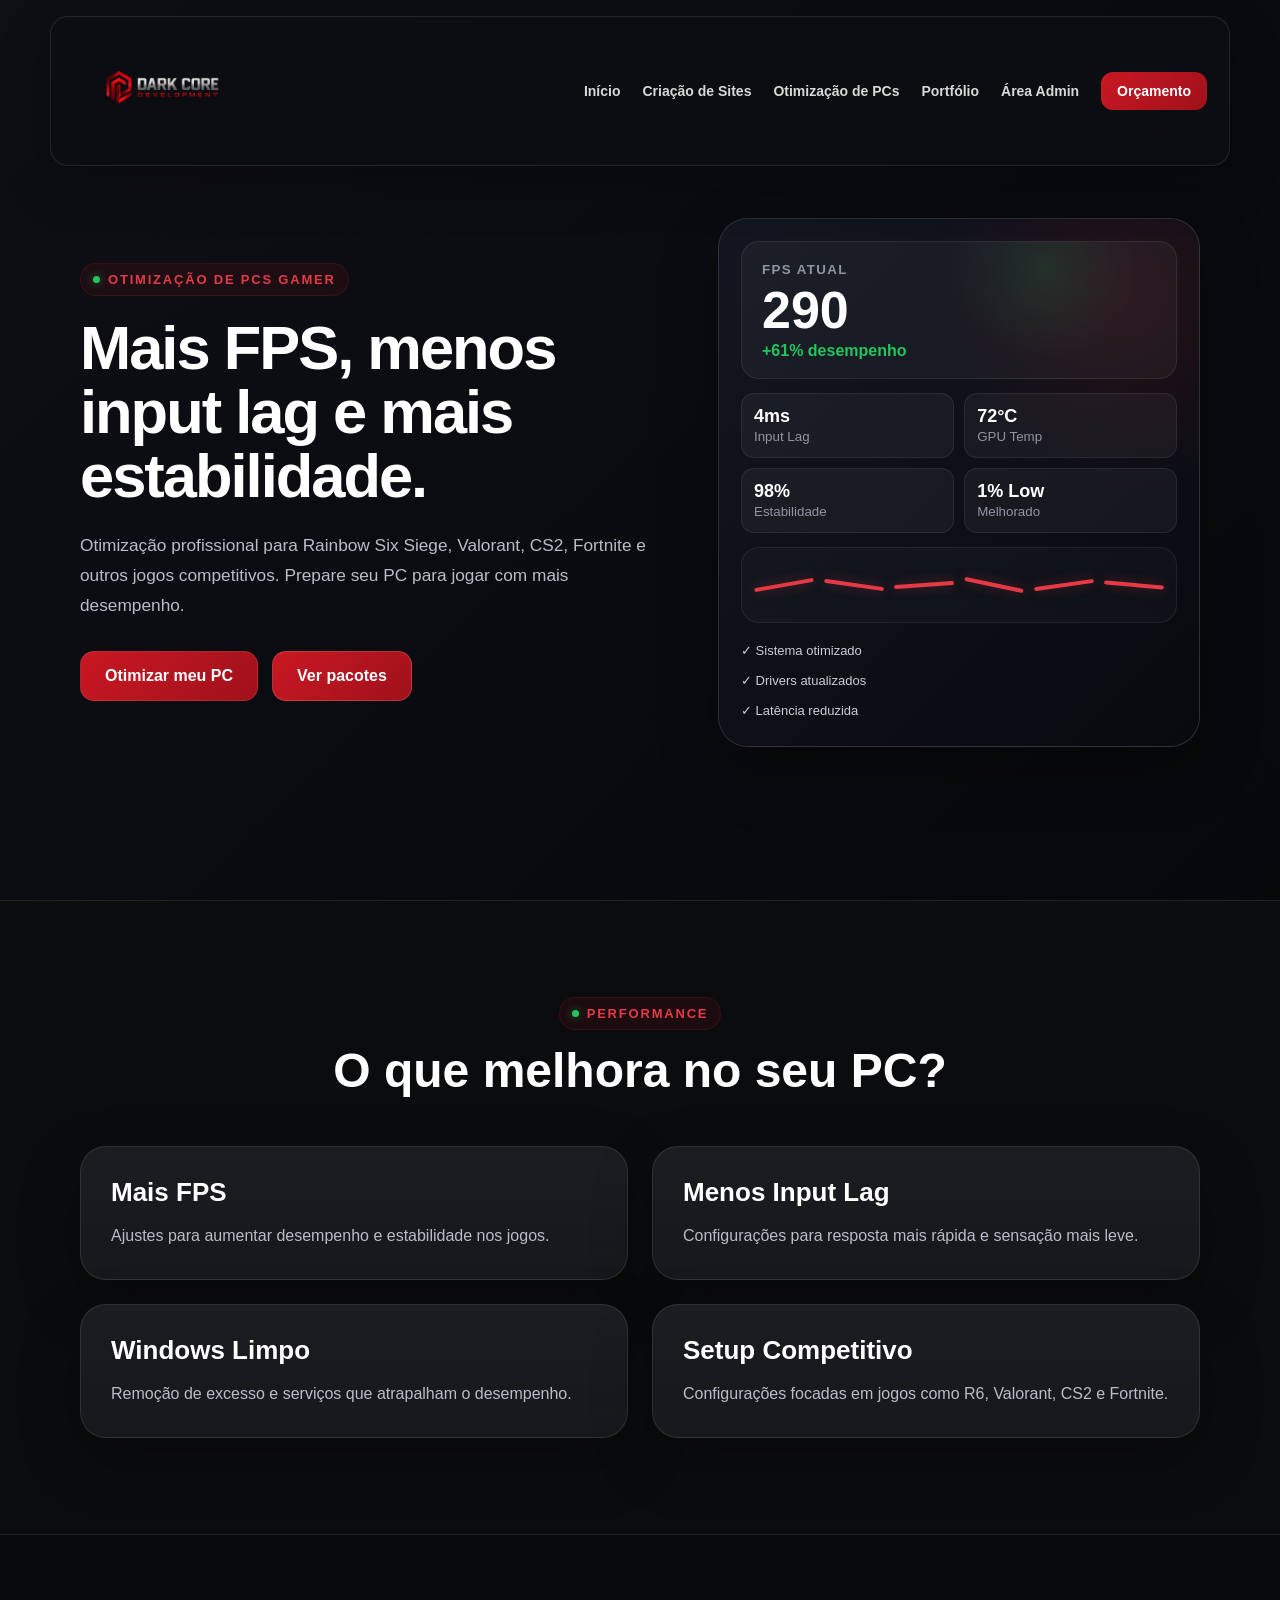
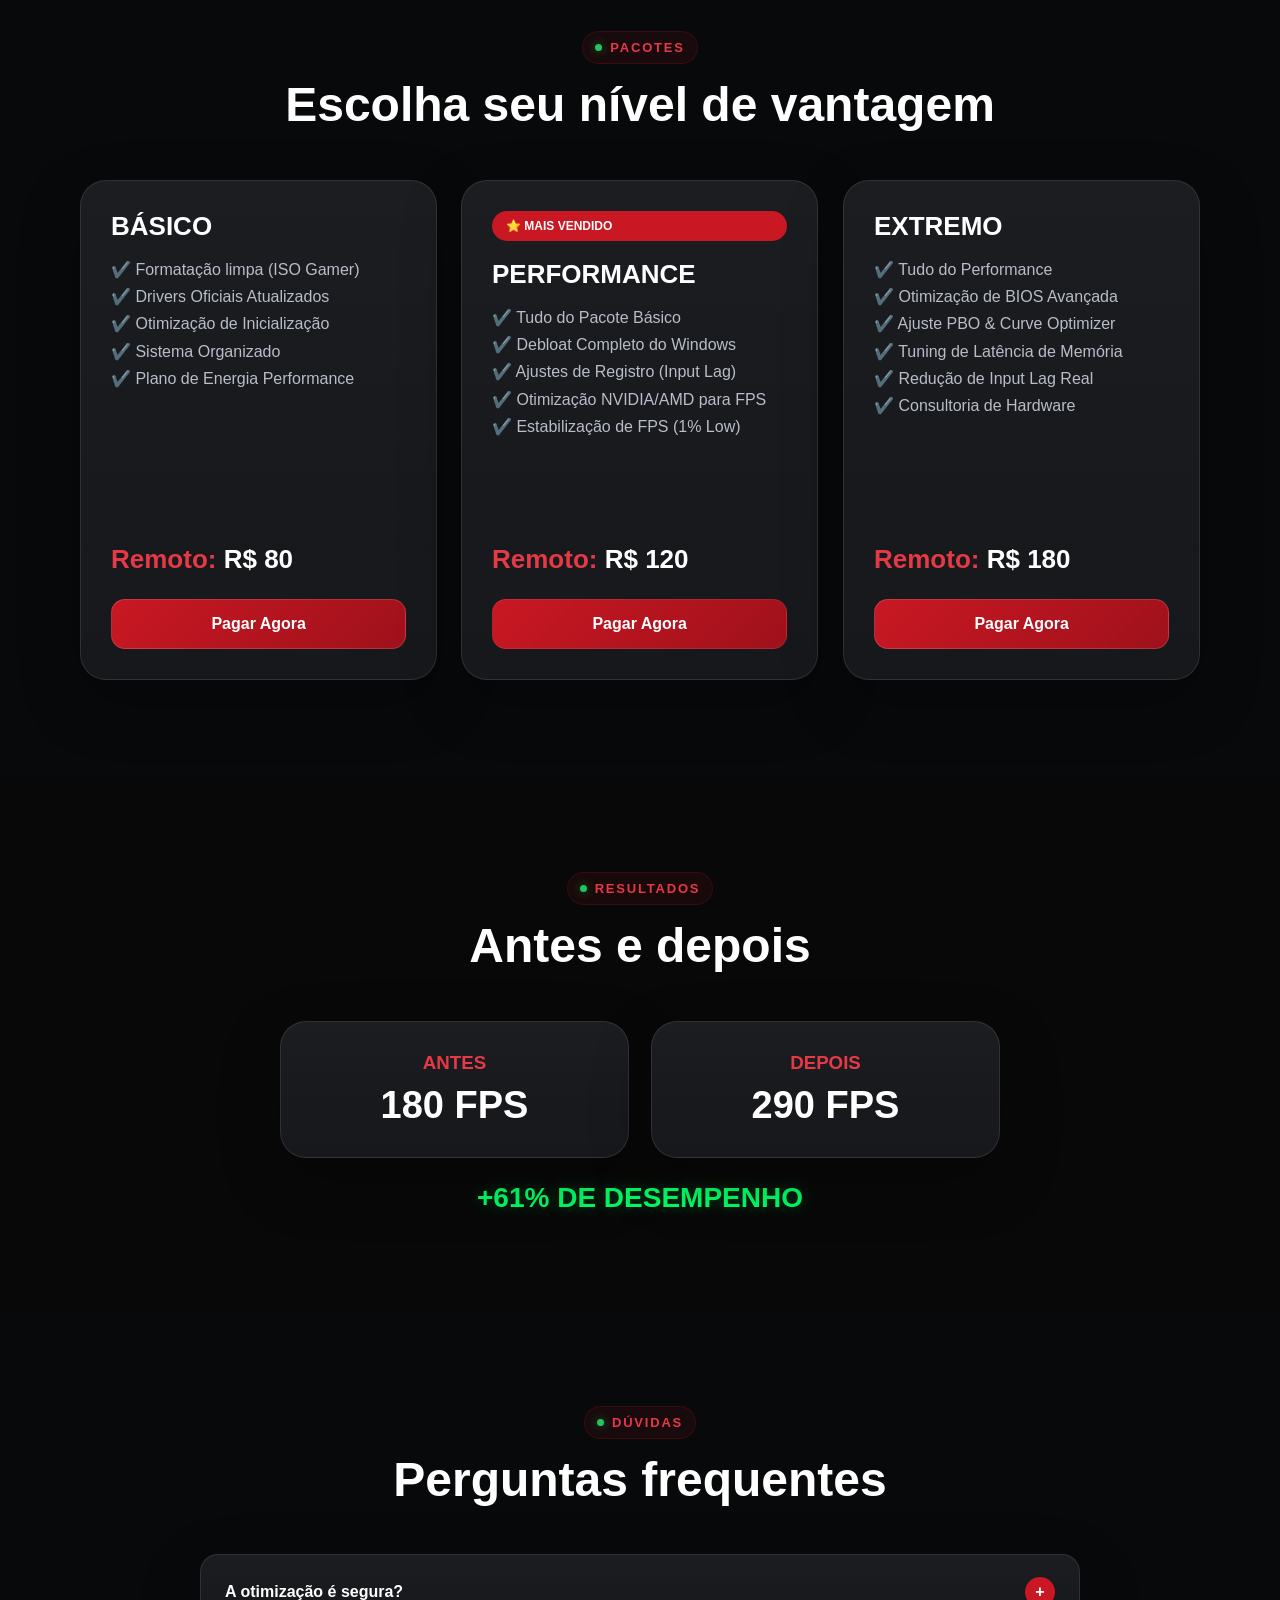
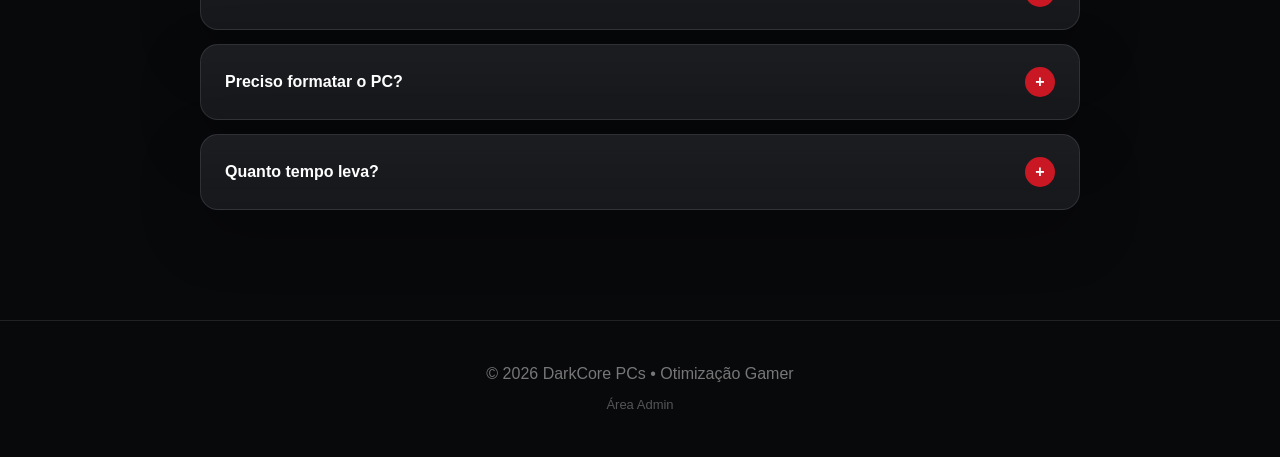
==== pcs.html @ c9be27bf "Add files via upload" ====
<!DOCTYPE html>
<html lang="pt-BR">
<head>
<meta charset="UTF-8">
<meta name="viewport" content="width=device-width, initial-scale=1.0">
<link rel="stylesheet" href="style.css">
<title>DarkCore PCs | Otimização Gamer</title>
<meta name="description" content="Otimização profissional para PCs Gamer. Mais FPS, menos input lag e melhor desempenho em jogos competitivos.">
</head>
<body class="pcs-page">

<div class="page-loader">
    <img src="logo.png" alt="DarkCore" class="loader-logo">
    <span>Carregando DarkCore...</span>
</div>

<div class="scroll-progress"></div>
<nav class="top-nav">
    <div class="nav-logo">
        <img src="logo.png" alt="DarkCore">
    </div>

    <button class="mobile-menu-btn" type="button" aria-label="Abrir menu">☰</button>

    <div class="nav-links">
        <a href="index.html">Início</a>
        <a href="sites.html">Criação de Sites</a>
        <a href="pcs.html">Otimização de PCs</a>
        <a href="portfolio.html">Portfólio</a>
        <a href="login.html">Área Admin</a>
        <a class="nav-cta" href="https://wa.me/5547992235543?text=Olá!%20vim%20pelo%20site%20da%20DarkCore%20e%20quero%20um%20orçamento.">Orçamento</a>
    </div>
</nav>

<header class="hero">
    <div class="container hero-grid">
        <div class="hero-content">
            <span class="kicker">OTIMIZAÇÃO DE PCS GAMER</span>
            <h1>Mais FPS, menos input lag e mais estabilidade.</h1>
            <p class="subtitle">
                Otimização profissional para Rainbow Six Siege, Valorant, CS2, Fortnite e outros jogos competitivos.
                Prepare seu PC para jogar com mais desempenho.
            </p>

            <div class="btn-row">
                <a class="btn" target="_blank" rel="noopener noreferrer"
                   href="https://wa.me/5547992235543?text=Olá!%20vi%20a%20página%20de%20otimização%20da%20DarkCore%20e%20quero%20otimizar%20meu%20PC.">Otimizar meu PC</a>
                <a class="btn btn-alt" href="#pacotes">Ver pacotes</a>
            </div>
        </div>

        
<div class="hero-card pc-mockup-card">
    <div class="browser-top">
        <span></span><span></span><span></span>
        <small>DarkCore Performance Monitor</small>
    </div>

    <div class="performance-mockup">
        <div class="fps-box">
            <small>FPS ATUAL</small>
            <strong>290</strong>
            <p>+61% desempenho</p>
        </div>

        <div class="perf-grid">
            <div><b>4ms</b><small>Input Lag</small></div>
            <div><b>72°C</b><small>GPU Temp</small></div>
            <div><b>98%</b><small>Estabilidade</small></div>
            <div><b>1% Low</b><small>Melhorado</small></div>
        </div>

        <div class="line-chart">
            <i></i><i></i><i></i><i></i><i></i><i></i>
        </div>

        <div class="status-lines">
            <p>✓ Sistema otimizado</p>
            <p>✓ Drivers atualizados</p>
            <p>✓ Latência reduzida</p>
        </div>
    </div>
</div>

    </div>
</header>

<section class="section features-dark">
    <div class="container">
        <div class="section-title reveal">
            <span class="kicker">PERFORMANCE</span>
            <h2>O que melhora no seu PC?</h2>
        </div>

        <div class="feature-grid">
            <div class="feature-card"><h3>Mais FPS</h3><p>Ajustes para aumentar desempenho e estabilidade nos jogos.</p></div>
            <div class="feature-card"><h3>Menos Input Lag</h3><p>Configurações para resposta mais rápida e sensação mais leve.</p></div>
            <div class="feature-card"><h3>Windows Limpo</h3><p>Remoção de excesso e serviços que atrapalham o desempenho.</p></div>
            <div class="feature-card"><h3>Setup Competitivo</h3><p>Configurações focadas em jogos como R6, Valorant, CS2 e Fortnite.</p></div>
        </div>
    </div>
</section>

<section class="section pacotes" id="pacotes">
    <div class="container">
        <div class="section-title reveal">
            <span class="kicker">PACOTES</span>
            <h2>Escolha seu nível de vantagem</h2>
        </div>

        <div class="cards three">
            <div class="card pacote-card">
                <h3>BÁSICO</h3>
                <p>✔️ Formatação limpa (ISO Gamer)<br>✔️ Drivers Oficiais Atualizados<br>✔️ Otimização de Inicialização<br>✔️ Sistema Organizado<br>✔️ Plano de Energia Performance</p>
                <div class="preco">Remoto: <span id="basicPriceSite">R$ 80</span></div>
                <a class="btn btn-alt" href="https://www.asaas.com/c/93tqsq9yysyssek8" target="_blank">Pagar Agora</a>
            </div>

            <div class="card pacote-card destaque">
                <div class="badge">⭐ MAIS VENDIDO</div>
                <h3>PERFORMANCE</h3>
                <p>✔️ Tudo do Pacote Básico<br>✔️ Debloat Completo do Windows<br>✔️ Ajustes de Registro (Input Lag)<br>✔️ Otimização NVIDIA/AMD para FPS<br>✔️ Estabilização de FPS (1% Low)</p>
                <div class="preco">Remoto: <span id="performancePriceSite">R$ 120</span></div>
                <a class="btn" href="https://www.asaas.com/c/p9scuwih92itaxal" target="_blank">Pagar Agora</a>
            </div>

            <div class="card pacote-card">
                <h3>EXTREMO</h3>
                <p>✔️ Tudo do Performance<br>✔️ Otimização de BIOS Avançada<br>✔️ Ajuste PBO & Curve Optimizer<br>✔️ Tuning de Latência de Memória<br>✔️ Redução de Input Lag Real<br>✔️ Consultoria de Hardware</p>
                <div class="preco">Remoto: <span id="extremePriceSite">R$ 180</span></div>
                <a class="btn btn-alt" href="https://www.asaas.com/c/73ccmcoyl6f7x61j" target="_blank">Pagar Agora</a>
            </div>
        </div>
    </div>
</section>

<section class="section results">
    <div class="container">
        <div class="section-title reveal">
            <span class="kicker">RESULTADOS</span>
            <h2>Antes e depois</h2>
        </div>

        <div class="result-box">
            <div class="result-card"><h3>ANTES</h3><p>180 FPS</p></div>
            <div class="result-card"><h3>DEPOIS</h3><p>290 FPS</p></div>
        </div>

        <h3 class="gain">+61% DE DESEMPENHO</h3>
    </div>
</section>

<section class="section faq">
    <div class="container">
        <div class="section-title reveal">
            <span class="kicker">DÚVIDAS</span>
            <h2>Perguntas frequentes</h2>
        </div>

        <div class="faq-accordion">
            <div class="faq-item"><button class="faq-question" type="button"><span>A otimização é segura?</span><strong>+</strong></button><div class="faq-answer"><p>Sim. Todas as alterações são testadas antes da finalização.</p></div></div>
            <div class="faq-item"><button class="faq-question" type="button"><span>Preciso formatar o PC?</span><strong>+</strong></button><div class="faq-answer"><p>Sim, para conseguir extrair o máximo desempenho do computador.</p></div></div>
            <div class="faq-item"><button class="faq-question" type="button"><span>Quanto tempo leva?</span><strong>+</strong></button><div class="faq-answer"><p>Normalmente entre 1 e 2 horas, dependendo do estado do sistema.</p></div></div>
        </div>
    </div>
</section>

<footer>
    <p>© 2026 DarkCore PCs • Otimização Gamer</p>
    <a class="admin-access" href="login.html">Área Admin</a>
</footer>

<a class="mobile-bottom-cta" target="_blank" rel="noopener noreferrer"
   href="https://wa.me/5547992235543?text=Olá!%20quero%20otimizar%20meu%20PC%20com%20a%20DarkCore.">💬 Otimizar pelo WhatsApp</a>

<script src="site.js"></script>
</body>
</html>
---- style.css ----
:root{
    --bg:#060606;
    --panel:#0f0f10;
    --panel2:#161618;
    --red:#e50914;
    --red2:#ff1a1a;
    --text:#ffffff;
    --muted:#b8b8b8;
    --line:rgba(255,255,255,.09);
}

*{margin:0;padding:0;box-sizing:border-box}

html{scroll-behavior:smooth}

body{
    background:var(--bg);
    color:var(--text);
    font-family:'Segoe UI',Arial,sans-serif;
    overflow-x:hidden;
}

body::before{
    content:"";
    position:fixed;
    inset:0;
    z-index:-2;
    background:
        radial-gradient(circle at 20% 15%, rgba(229,9,20,.18), transparent 32%),
        radial-gradient(circle at 80% 5%, rgba(229,9,20,.10), transparent 30%),
        linear-gradient(180deg,#050505,#0a0a0b);
}

body::after{
    content:"";
    position:fixed;
    inset:0;
    z-index:-1;
    background:
        linear-gradient(90deg, rgba(255,255,255,.025) 1px, transparent 1px),
        linear-gradient(rgba(255,255,255,.018) 1px, transparent 1px);
    background-size:64px 64px;
    opacity:.35;
}

.page-loader{
    position:fixed;
    inset:0;
    z-index:99999;
    background:#030303;
    display:flex;
    flex-direction:column;
    justify-content:center;
    align-items:center;
    gap:18px;
    color:#aaa;
}

.page-loader.hidden{
    opacity:0;
    visibility:hidden;
    pointer-events:none;
    transition:.45s;
}

.loader-logo{
    width:320px;
    max-width:86%;
    filter:drop-shadow(0 0 22px rgba(229,9,20,.45));
    animation:logoFloat 3.5s ease-in-out infinite;
}

.scroll-progress{
    position:fixed;
    top:0;
    left:0;
    height:4px;
    width:0;
    z-index:9999;
    background:linear-gradient(90deg,var(--red),var(--red2));
    box-shadow:0 0 18px rgba(229,9,20,.8);
}

.top-nav{
    position:fixed;
    top:16px;
    left:50%;
    transform:translateX(-50%);
    width:min(1180px, calc(100% - 28px));
    z-index:999;
    display:flex;
    justify-content:space-between;
    align-items:center;
    padding:12px 16px;
    border:1px solid rgba(255,255,255,.09);
    background:rgba(8,8,8,.72);
    backdrop-filter:blur(14px);
    border-radius:18px;
}

.nav-logo{
    display:flex;
    align-items:center;
    gap:10px;
    text-decoration:none;
    color:#fff;
    font-weight:900;
    letter-spacing:.5px;
}

.nav-logo img{
    width:128px;
    display:block;
}

.nav-links{
    display:flex;
    align-items:center;
    gap:22px;
}

.nav-links a{
    color:#d8d8d8;
    text-decoration:none;
    font-size:14px;
    font-weight:700;
    transition:.25s;
}

.nav-links a:hover{
    color:#fff;
}

.nav-cta{
    background:var(--red);
    color:#fff !important;
    padding:11px 16px;
    border-radius:12px;
    box-shadow:0 0 20px rgba(229,9,20,.22);
}

.hero{
    min-height:100vh;
    padding:135px 20px 90px;
    display:flex;
    align-items:center;
}

.container{
    width:min(1180px, 100%);
    margin:0 auto;
}

.hero-grid{
    display:grid;
    grid-template-columns:1.1fr .9fr;
    gap:42px;
    align-items:center;
}

.hero-content{
    text-align:left;
}

.kicker{
    display:inline-flex;
    align-items:center;
    gap:8px;
    color:#ff4d4d;
    background:rgba(229,9,20,.10);
    border:1px solid rgba(229,9,20,.22);
    padding:8px 12px;
    border-radius:999px;
    font-size:13px;
    font-weight:900;
    letter-spacing:1.8px;
    margin-bottom:20px;
}

h1{
    font-size:clamp(38px, 6vw, 76px);
    line-height:1.02;
    letter-spacing:-2px;
    margin-bottom:22px;
}

h1 span{
    color:var(--red2);
    text-shadow:0 0 24px rgba(229,9,20,.45);
}

.subtitle{
    color:#d4d4d4;
    font-size:1.08rem;
    line-height:1.75;
    max-width:680px;
    margin-bottom:30px;
}

.btn-row{
    display:flex;
    gap:14px;
    flex-wrap:wrap;
}

.btn{
    display:inline-flex;
    justify-content:center;
    align-items:center;
    gap:8px;
    padding:15px 24px;
    background:var(--red);
    color:#fff;
    text-decoration:none;
    border-radius:14px;
    font-weight:900;
    border:1px solid rgba(255,255,255,.08);
    transition:.25s;
}

.btn:hover{
    transform:translateY(-3px);
    box-shadow:0 18px 32px rgba(229,9,20,.24);
}

.btn-alt{
    background:rgba(255,255,255,.04);
    border:1px solid rgba(255,255,255,.14);
}

.hero-card{
    background:
        linear-gradient(180deg, rgba(255,255,255,.045), rgba(255,255,255,.018)),
        var(--panel);
    border:1px solid var(--line);
    border-radius:30px;
    padding:34px;
    box-shadow:0 30px 80px rgba(0,0,0,.45);
    position:relative;
    overflow:hidden;
}

.hero-card::before{
    content:"";
    position:absolute;
    width:260px;
    height:260px;
    background:rgba(229,9,20,.18);
    filter:blur(70px);
    border-radius:50%;
    top:-90px;
    right:-90px;
}

.hero-logo{
    width:100%;
    max-width:520px;
    margin:auto;
    display:block;
    position:relative;
    filter:drop-shadow(0 0 24px rgba(229,9,20,.45));
    animation:logoFloat 4s ease-in-out infinite;
}

@keyframes logoFloat{
    0%,100%{transform:translateY(0)}
    50%{transform:translateY(-10px)}
}

.metrics{
    display:grid;
    grid-template-columns:repeat(3,1fr);
    gap:16px;
    margin-top:26px;
    position:relative;
}

.metric{
    background:rgba(255,255,255,.035);
    border:1px solid var(--line);
    border-radius:18px;
    padding:18px;
    text-align:center;
}

.metric strong{
    display:block;
    color:#fff;
    font-size:25px;
    margin-bottom:5px;
}

.metric span{
    color:var(--muted);
    font-size:13px;
}

.section{
    padding:96px 20px;
}

.section-title{
    text-align:center;
    max-width:780px;
    margin:0 auto 48px;
}

.section-title .kicker{
    margin-bottom:14px;
}

.section-title h2{
    font-size:clamp(30px, 4vw, 48px);
    line-height:1.12;
    margin-bottom:16px;
}

.section-title p{
    color:var(--muted);
    line-height:1.7;
}

.choice-grid,
.cards,
.feature-grid{
    display:grid;
    grid-template-columns:repeat(2,1fr);
    gap:24px;
}

.cards.three{
    grid-template-columns:repeat(3,1fr);
}

.choice-card,
.card,
.feature-card,
.result-card,
.testimonial-card{
    background:
        linear-gradient(180deg, rgba(255,255,255,.045), rgba(255,255,255,.018)),
        var(--panel);
    border:1px solid var(--line);
    border-radius:26px;
    padding:30px;
    transition:.28s;
    position:relative;
    overflow:hidden;
}

.choice-card{
    min-height:320px;
    color:#fff;
    text-decoration:none;
    display:flex;
    flex-direction:column;
    justify-content:space-between;
}

.choice-card:hover,
.card:hover,
.feature-card:hover,
.result-card:hover,
.testimonial-card:hover{
    transform:translateY(-8px);
    border-color:rgba(229,9,20,.44);
    box-shadow:0 24px 55px rgba(0,0,0,.34);
}

.choice-icon{
    width:60px;
    height:60px;
    display:flex;
    justify-content:center;
    align-items:center;
    background:rgba(229,9,20,.14);
    border:1px solid rgba(229,9,20,.28);
    border-radius:18px;
    font-size:28px;
    margin-bottom:22px;
}

.choice-card h2,
.card h3,
.feature-card h3{
    font-size:26px;
    margin-bottom:14px;
}

.choice-card p,
.card p,
.feature-card p,
.testimonial-card p{
    color:#cfcfcf;
    line-height:1.7;
}

.choice-card span{
    margin-top:24px;
    color:#fff;
    font-weight:900;
}

.features-dark{
    background:rgba(255,255,255,.015);
    border-top:1px solid var(--line);
    border-bottom:1px solid var(--line);
}

.badge{
    display:inline-block;
    background:var(--red);
    padding:8px 14px;
    border-radius:999px;
    font-size:12px;
    font-weight:900;
    margin-bottom:18px;
}

.preco{
    margin:24px 0;
    font-size:26px;
    color:var(--red2);
    font-weight:900;
}

.preco span{
    color:#fff;
}

.site-plan,
.pacote-card{
    min-height:500px;
    display:flex;
    flex-direction:column;
}

.site-plan p,
.pacote-card p{
    flex:1;
}

.site-plan .btn,
.pacote-card .btn{
    margin-top:auto;
}

.site-plan .preco{
    display:none;
}

.results{
    background:#080808;
}

.result-box{
    display:grid;
    grid-template-columns:repeat(2, minmax(220px, 1fr));
    gap:22px;
    max-width:720px;
    margin:0 auto;
}

.result-card{
    text-align:center;
}

.result-card h3{
    color:var(--red2);
    margin-bottom:10px;
}

.result-card p{
    font-size:38px;
    font-weight:900;
    color:#fff;
}

.gain{
    text-align:center;
    margin-top:24px;
    color:#00ff66;
    font-size:28px;
    text-shadow:0 0 16px rgba(0,255,102,.28);
}

.faq-accordion{
    max-width:880px;
    margin:0 auto;
}

.faq-item{
    background:var(--panel);
    border:1px solid var(--line);
    border-radius:18px;
    margin:14px 0;
    overflow:hidden;
}

.faq-question{
    width:100%;
    padding:22px 24px;
    display:flex;
    justify-content:space-between;
    align-items:center;
    background:transparent;
    color:#fff;
    border:0;
    cursor:pointer;
    text-align:left;
    font-weight:900;
    font-size:16px;
}

.faq-question span{
    color:#fff;
}

.faq-question strong{
    width:30px;
    height:30px;
    display:flex;
    justify-content:center;
    align-items:center;
    background:var(--red);
    border-radius:50%;
    transition:.25s;
}

.faq-answer{
    max-height:0;
    overflow:hidden;
    padding:0 24px;
    transition:.35s;
}

.faq-answer p{
    color:#cfcfcf;
    line-height:1.7;
    padding-bottom:22px;
}

.faq-item.active .faq-answer{
    max-height:200px;
}

.faq-item.active .faq-question strong{
    transform:rotate(45deg);
}

.back-home{
    position:fixed;
    top:18px;
    left:18px;
    z-index:999;
    color:#fff;
    text-decoration:none;
    background:rgba(17,17,17,.78);
    border:1px solid rgba(255,255,255,.13);
    padding:11px 16px;
    border-radius:12px;
    backdrop-filter:blur(8px);
    font-weight:900;
}

.back-home:hover{
    background:var(--red);
}

footer{
    padding:44px 20px;
    text-align:center;
    color:#777;
    border-top:1px solid var(--line);
}

.admin-access{
    display:inline-block;
    margin-top:14px;
    color:#555;
    text-decoration:none;
    font-size:13px;
}

.admin-access:hover{
    color:var(--red);
}

.mobile-bottom-cta{
    display:none;
}

/* animações elegantes */
.reveal,
.card,
.feature-card,
.choice-card,
.result-card,
.testimonial-card,
.metric{
    opacity:0;
    transform:translateY(26px);
    transition:opacity .7s ease, transform .7s ease;
}

.reveal.visible,
.card.visible,
.feature-card.visible,
.choice-card.visible,
.result-card.visible,
.testimonial-card.visible,
.metric.visible{
    opacity:1;
    transform:translateY(0);
}

@media(max-width:980px){
    .top-nav{
        top:10px;
    }

    .nav-links{
        display:none;
    }

    .hero-grid,
    .choice-grid,
    .cards,
    .cards.three,
    .feature-grid{
        grid-template-columns:1fr;
    }

    .hero{
        padding-top:110px;
    }

    .hero-content{
        text-align:center;
    }

    .btn-row{
        justify-content:center;
    }

    .metrics{
        grid-template-columns:1fr;
    }
}

@media(max-width:640px){
    body{
        padding-bottom:76px;
    }

    .top-nav{
        width:calc(100% - 18px);
    }

    .nav-logo img{
        width:112px;
    }

    .hero{
        padding:105px 14px 58px;
    }

    .section{
        padding:64px 14px;
    }

    .hero-card{
        padding:22px;
        border-radius:24px;
    }

    .choice-card,
    .card,
    .feature-card,
    .result-card,
    .testimonial-card{
        padding:24px;
        border-radius:22px;
    }

    .btn{
        width:100%;
    }

    .mobile-bottom-cta{
        display:block;
        position:fixed;
        left:12px;
        right:12px;
        bottom:12px;
        z-index:9999;
        background:#25d366;
        color:#fff;
        padding:15px;
        border-radius:14px;
        text-decoration:none;
        text-align:center;
        font-weight:900;
        box-shadow:0 0 22px rgba(37,211,102,.35);
    }

    .back-home{
        top:10px;
        left:10px;
        font-size:13px;
        padding:9px 12px;
    }
}

@media(prefers-reduced-motion:reduce){
    *{
        animation:none !important;
        transition:none !important;
    }
}


/* =========================
   DARKCORE CORPORATIVO CLEAN
   Visual mais empresarial
========================= */

:root{
    --bg:#08090b;
    --panel:#111317;
    --panel2:#171a20;
    --red:#c91823;
    --red2:#e63946;
    --text:#ffffff;
    --muted:#b8bdc7;
    --line:rgba(255,255,255,.10);
}

body::before{
    background:
        radial-gradient(circle at 12% 10%, rgba(201,24,35,.10), transparent 32%),
        linear-gradient(180deg,#08090b,#0d0f14) !important;
}

body::after{
    opacity:.18 !important;
    background-size:90px 90px !important;
}

.top-nav{
    background:rgba(12,14,18,.90) !important;
    border:1px solid rgba(255,255,255,.10) !important;
    box-shadow:0 18px 50px rgba(0,0,0,.30) !important;
}

.nav-cta,
.btn,
.choice-card span,
.mobile-bottom-cta{
    background:linear-gradient(135deg,#c91823,#9f111b) !important;
    box-shadow:none !important;
}

.btn:hover,
.nav-cta:hover,
.choice-card:hover,
.card:hover,
.feature-card:hover,
.result-card:hover,
.testimonial-card:hover{
    box-shadow:0 18px 45px rgba(0,0,0,.28) !important;
}

.hero{
    background:
        linear-gradient(135deg, rgba(14,16,22,.96), rgba(7,8,11,.96)),
        radial-gradient(circle at 15% 20%, rgba(201,24,35,.16), transparent 32%) !important;
}

.hero::before,
.hero::after,
header::before,
header::after{
    display:none !important;
}

.hero-card,
.choice-card,
.card,
.feature-card,
.result-card,
.testimonial-card,
.faq-item{
    background:linear-gradient(180deg,rgba(255,255,255,.045),rgba(255,255,255,.02)), #111317 !important;
    border:1px solid rgba(255,255,255,.10) !important;
    box-shadow:0 22px 60px rgba(0,0,0,.28) !important;
}

.hero-logo,
.logo,
.loader-logo{
    filter:drop-shadow(0 10px 22px rgba(0,0,0,.40)) !important;
    animation:none !important;
}

h1{
    color:#ffffff !important;
    text-shadow:none !important;
    letter-spacing:-2px !important;
}

h1 span,
.kicker,
.section-tag{
    color:#e63946 !important;
}

.kicker{
    background:rgba(201,24,35,.09) !important;
    border:1px solid rgba(201,24,35,.18) !important;
}

.section-title h2,
.choice-card h2,
.card h3,
.feature-card h3{
    color:#ffffff !important;
}

.badge{
    background:#c91823 !important;
}

.preco{
    color:#e63946 !important;
}

.faq-question strong{
    background:#c91823 !important;
}

.particles,
.scroll-progress{
    display:none !important;
}

/* Animações mais discretas */
.reveal,
.card,
.feature-card,
.choice-card,
.result-card,
.testimonial-card,
.metric{
    transition:opacity .45s ease, transform .45s ease !important;
}

.choice-card:hover,
.card:hover,
.feature-card:hover,
.result-card:hover,
.testimonial-card:hover{
    transform:translateY(-5px) !important;
}

/* Conteúdo mais corporativo */
.subtitle,
.choice-card p,
.card p,
.feature-card p,
.testimonial-card p,
.faq-answer p{
    color:#b8bdc7 !important;
}

/* Rodapé mais profissional */
footer{
    background:#08090b !important;
    border-top:1px solid rgba(255,255,255,.10) !important;
}

/* Mobile clean */
@media(max-width:640px){
    body{
        background:#08090b !important;
    }

    .hero{
        padding-top:100px !important;
    }
}


/* =========================
   ANIMAÇÕES ESTILO ANALIZZI
   clean, corporativo, cards flutuantes
========================= */

/* navegação flutuante mais suave */
.top-nav{
    animation:navDrop .55s cubic-bezier(.2,.8,.2,1) both;
}

@keyframes navDrop{
    from{opacity:0;transform:translateX(-50%) translateY(-18px)}
    to{opacity:1;transform:translateX(-50%) translateY(0)}
}

/* Hero com entrada em camadas */
.hero-content .kicker{
    animation:fadeSlide .6s ease both;
}

.hero-content h1{
    animation:fadeSlide .7s ease .08s both;
}

.hero-content .subtitle{
    animation:fadeSlide .75s ease .16s both;
}

.hero-content .btn-row{
    animation:fadeSlide .8s ease .24s both;
}

.hero-card{
    animation:mockupEnter .9s cubic-bezier(.2,.8,.2,1) .12s both, mockupFloat 7s ease-in-out infinite 1s;
}

@keyframes fadeSlide{
    from{opacity:0;transform:translateY(24px)}
    to{opacity:1;transform:translateY(0)}
}

@keyframes mockupEnter{
    from{opacity:0;transform:translateY(32px) scale(.96) rotateX(6deg)}
    to{opacity:1;transform:translateY(0) scale(1) rotateX(0)}
}

@keyframes mockupFloat{
    0%,100%{transform:translateY(0)}
    50%{transform:translateY(-10px)}
}

/* Logo sem neon pesado, mas com presença */
.hero-logo{
    animation:softLogoFloat 6s ease-in-out infinite !important;
}

@keyframes softLogoFloat{
    0%,100%{transform:translateY(0) scale(1)}
    50%{transform:translateY(-8px) scale(1.015)}
}

/* Métricas aparecem como mini widgets */
.metric{
    animation:widgetPop .55s ease both;
}

.metric:nth-child(1){animation-delay:.25s}
.metric:nth-child(2){animation-delay:.35s}
.metric:nth-child(3){animation-delay:.45s}

@keyframes widgetPop{
    from{opacity:0;transform:translateY(18px) scale(.94)}
    to{opacity:1;transform:translateY(0) scale(1)}
}

/* Cards com movimento estilo dashboard */
.choice-card,
.card,
.feature-card,
.result-card,
.testimonial-card,
.faq-item{
    will-change:transform, opacity;
    transform-style:preserve-3d;
}

.choice-card.visible,
.card.visible,
.feature-card.visible,
.result-card.visible,
.testimonial-card.visible,
.metric.visible,
.reveal.visible{
    animation:revealAnalizzi .72s cubic-bezier(.2,.8,.2,1) both;
}

@keyframes revealAnalizzi{
    from{
        opacity:0;
        transform:translateY(30px) scale(.985);
        filter:blur(6px);
    }
    to{
        opacity:1;
        transform:translateY(0) scale(1);
        filter:blur(0);
    }
}

/* hover leve igual software corporativo */
.choice-card:hover,
.card:hover,
.feature-card:hover,
.result-card:hover,
.testimonial-card:hover{
    transform:translateY(-8px) scale(1.01) !important;
    border-color:rgba(255,255,255,.18) !important;
}

/* brilho interno seguindo mouse */
.choice-card::before,
.card::before,
.feature-card::before,
.result-card::before,
.testimonial-card::before,
.hero-card::before{
    content:"";
    position:absolute;
    inset:0;
    background:radial-gradient(circle at var(--mx, 50%) var(--my, 50%), rgba(255,255,255,.10), transparent 34%);
    opacity:0;
    transition:.25s;
    pointer-events:none;
}

.choice-card:hover::before,
.card:hover::before,
.feature-card:hover::before,
.result-card:hover::before,
.testimonial-card:hover::before,
.hero-card:hover::before{
    opacity:1;
}

/* botões com shimmer discreto */
.btn,
.nav-cta,
.choice-card span,
.mobile-bottom-cta{
    position:relative;
    overflow:hidden;
}

.btn::after,
.nav-cta::after,
.choice-card span::after,
.mobile-bottom-cta::after{
    content:"";
    position:absolute;
    top:0;
    left:-120%;
    width:80%;
    height:100%;
    background:linear-gradient(90deg, transparent, rgba(255,255,255,.20), transparent);
    transition:.55s;
}

.btn:hover::after,
.nav-cta:hover::after,
.choice-card:hover span::after,
.mobile-bottom-cta:hover::after{
    left:130%;
}

/* FAQ estilo acordeão suave */
.faq-answer{
    transition:max-height .38s cubic-bezier(.2,.8,.2,1), padding .38s cubic-bezier(.2,.8,.2,1);
}

.faq-item.active{
    border-color:rgba(201,24,35,.32) !important;
}

/* efeito linha de sistema operacional */
.section-title .kicker,
.hero-content .kicker{
    position:relative;
}

.section-title .kicker::before,
.hero-content .kicker::before{
    content:"";
    width:7px;
    height:7px;
    background:#22c55e;
    border-radius:50%;
    box-shadow:0 0 10px rgba(34,197,94,.55);
}

/* scroll progress volta como detalhe corporate */
.scroll-progress{
    display:block !important;
    height:3px !important;
    background:linear-gradient(90deg,#c91823,#ffffff33,#c91823) !important;
    box-shadow:none !important;
}

/* Loader mais parecido com SaaS */
.page-loader{
    background:#08090b !important;
}

.page-loader span{
    letter-spacing:1px;
    text-transform:uppercase;
    font-size:12px;
}

/* Deixa cards com delays alternados */
.choice-grid .choice-card:nth-child(1),
.cards .card:nth-child(1),
.feature-grid .feature-card:nth-child(1){
    animation-delay:.05s;
}

.choice-grid .choice-card:nth-child(2),
.cards .card:nth-child(2),
.feature-grid .feature-card:nth-child(2){
    animation-delay:.13s;
}

.cards .card:nth-child(3),
.feature-grid .feature-card:nth-child(3){
    animation-delay:.21s;
}

.feature-grid .feature-card:nth-child(4){
    animation-delay:.29s;
}

/* Admin e login respeitam estilo */
@media(max-width:768px){
    .hero-card{
        animation:mockupEnter .75s cubic-bezier(.2,.8,.2,1) .1s both;
    }

    .choice-card:hover,
    .card:hover,
    .feature-card:hover{
        transform:translateY(-4px) scale(1.005) !important;
    }
}


/* =========================
   AJUSTE FINAL: LOGO MAIOR + CARDS CLEAN
========================= */

/* Logo maior na barra superior */
.nav-logo img{
    width:180px !important;
    height:auto !important;
}

/* Barra superior um pouco mais espaçosa para a logo */
.top-nav{
    padding:14px 22px !important;
}

/* Remove o botão/faixa vermelha dos cards da home */
.choice-card span{
    background:transparent !important;
    color:#ff4d4d !important;
    padding:0 !important;
    border-radius:0 !important;
    box-shadow:none !important;

    display:inline-flex !important;
    align-items:center !important;
    gap:8px !important;

    width:auto !important;
    font-weight:800 !important;
    position:relative !important;
}

/* Linha pequena elegante no lugar da faixa vermelha */
.choice-card span::before{
    content:"";
    position:absolute;
    left:0;
    bottom:-7px;
    width:42px;
    height:2px;
    background:#ff4d4d;
    border-radius:4px;
    transition:.35s ease;
}

.choice-card:hover span::before{
    width:100%;
}

/* Desativa shimmer antigo no span dos cards */
.choice-card span::after{
    display:none !important;
}

/* Cards mais corporativos e limpos */
.choice-card{
    justify-content:flex-start !important;
    gap:18px !important;
}

.choice-card p{
    margin-bottom:26px !important;
}

/* Ícones menos “quadradão gamer” */
.choice-icon{
    background:rgba(255,255,255,.045) !important;
    border:1px solid rgba(255,255,255,.10) !important;
}

/* Mobile */
@media(max-width:768px){
    .nav-logo img{
        width:145px !important;
    }

    .top-nav{
        padding:12px 14px !important;
    }
}


/* =========================
   OTIMIZAÇÃO RESPONSIVA FINAL
   PC / TABLET / CELULAR
========================= */

/* Evita qualquer estouro lateral */
html,
body{
    width:100%;
    max-width:100%;
    overflow-x:hidden !important;
}

/* Imagens sempre fluidas */
img{
    max-width:100%;
    height:auto;
}

/* Desktop grande */
@media(min-width:1200px){
    .container{
        max-width:1180px;
    }

    .hero{
        min-height:100vh;
    }

    .hero-grid{
        grid-template-columns:1.05fr .95fr;
        gap:54px;
    }

    .hero-logo{
        max-width:560px;
    }

    .nav-logo img{
        width:190px !important;
    }
}

/* Notebook e desktop comum */
@media(min-width:981px) and (max-width:1199px){
    .container{
        max-width:1040px;
    }

    .hero{
        padding:125px 22px 72px;
    }

    .hero-grid{
        gap:34px;
    }

    h1{
        font-size:56px;
    }

    .hero-logo{
        max-width:480px;
    }

    .nav-logo img{
        width:165px !important;
    }

    .cards.three{
        gap:20px;
    }

    .card{
        padding:26px 22px;
    }
}

/* Tablet paisagem */
@media(min-width:769px) and (max-width:980px){
    .top-nav{
        width:calc(100% - 28px);
        top:12px;
    }

    .nav-logo img{
        width:155px !important;
    }

    .nav-links{
        display:none !important;
    }

    .hero{
        min-height:auto;
        padding:120px 24px 74px;
    }

    .hero-grid{
        grid-template-columns:1fr;
        gap:34px;
        text-align:center;
    }

    .hero-content{
        text-align:center;
    }

    h1{
        font-size:50px;
        max-width:780px;
        margin-left:auto;
        margin-right:auto;
    }

    .subtitle{
        max-width:720px;
        margin-left:auto;
        margin-right:auto;
    }

    .btn-row{
        justify-content:center;
    }

    .hero-card{
        max-width:720px;
        margin:0 auto;
    }

    .hero-logo{
        max-width:500px;
    }

    .choice-grid,
    .cards.three,
    .feature-grid,
    .cards{
        grid-template-columns:repeat(2, minmax(0,1fr));
    }

    .cards.three .card:nth-child(3){
        grid-column:1 / -1;
        max-width:520px;
        margin:0 auto;
        width:100%;
    }

    .section{
        padding:78px 24px;
    }

    .section-title h2{
        font-size:38px;
    }
}

/* Tablet retrato e celulares grandes */
@media(min-width:641px) and (max-width:768px){
    .top-nav{
        width:calc(100% - 22px);
        top:10px;
        padding:12px 14px !important;
    }

    .nav-logo img{
        width:145px !important;
    }

    .nav-links{
        display:none !important;
    }

    body{
        padding-bottom:76px;
    }

    .hero{
        min-height:auto;
        padding:112px 20px 64px;
    }

    .hero-grid{
        grid-template-columns:1fr;
        gap:30px;
    }

    .hero-content{
        text-align:center;
    }

    h1{
        font-size:42px;
        line-height:1.08;
        letter-spacing:-1.2px !important;
    }

    .subtitle{
        font-size:1rem;
        max-width:620px;
        margin-left:auto;
        margin-right:auto;
    }

    .btn-row{
        justify-content:center;
    }

    .btn{
        width:auto;
        min-width:230px;
    }

    .hero-card{
        max-width:620px;
        margin:0 auto;
        padding:26px;
    }

    .hero-logo{
        max-width:430px;
    }

    .metrics{
        grid-template-columns:repeat(3,1fr);
    }

    .choice-grid,
    .feature-grid,
    .cards,
    .cards.three{
        grid-template-columns:1fr;
        max-width:520px;
        margin-left:auto;
        margin-right:auto;
    }

    .section{
        padding:68px 20px;
    }

    .section-title h2{
        font-size:32px;
    }

    .mobile-bottom-cta{
        display:block;
    }
}

/* Celular */
@media(max-width:640px){
    body{
        padding-bottom:78px;
    }

    .top-nav{
        width:calc(100% - 18px);
        top:9px;
        padding:10px 12px !important;
        border-radius:16px;
    }

    .nav-logo img{
        width:128px !important;
    }

    .nav-links{
        display:none !important;
    }

    .hero{
        min-height:auto;
        padding:102px 14px 54px;
    }

    .hero-grid{
        grid-template-columns:1fr;
        gap:26px;
    }

    .hero-content{
        text-align:center;
    }

    .kicker{
        font-size:11px;
        letter-spacing:1.2px;
        padding:7px 10px;
    }

    h1{
        font-size:34px !important;
        line-height:1.08;
        letter-spacing:-1px !important;
    }

    .subtitle{
        font-size:.95rem;
        line-height:1.65;
        margin-bottom:24px;
    }

    .btn-row{
        flex-direction:column;
        align-items:center;
        width:100%;
    }

    .btn{
        width:100%;
        max-width:360px;
        min-height:48px;
        padding:14px 18px;
        font-size:14px;
    }

    .hero-card{
        width:100%;
        padding:22px 18px;
        border-radius:22px;
    }

    .hero-logo{
        max-width:320px;
    }

    .metrics{
        grid-template-columns:1fr;
        gap:12px;
    }

    .metric{
        padding:15px;
    }

    .section{
        padding:58px 14px;
    }

    .section-title{
        margin-bottom:30px;
    }

    .section-title h2{
        font-size:28px;
        line-height:1.18;
    }

    .choice-grid,
    .feature-grid,
    .cards,
    .cards.three{
        grid-template-columns:1fr !important;
        gap:18px;
        max-width:380px;
        margin-left:auto;
        margin-right:auto;
    }

    .choice-card,
    .card,
    .feature-card,
    .result-card,
    .testimonial-card{
        width:100%;
        min-height:auto;
        padding:22px;
        border-radius:20px;
    }

    .choice-icon{
        width:52px;
        height:52px;
        font-size:24px;
        margin-bottom:16px;
    }

    .choice-card h2,
    .card h3,
    .feature-card h3{
        font-size:23px;
    }

    .choice-card p,
    .card p,
    .feature-card p{
        font-size:.95rem;
    }

    .site-plan,
    .pacote-card{
        min-height:auto !important;
    }

    .preco{
        font-size:24px;
    }

    .result-box{
        grid-template-columns:1fr;
        max-width:360px;
    }

    .result-card p{
        font-size:34px;
    }

    .gain{
        font-size:24px;
    }

    .faq-question{
        padding:18px;
        font-size:15px;
    }

    .faq-answer{
        padding:0 18px;
    }

    footer{
        padding:34px 14px 96px;
        font-size:14px;
    }

    .mobile-bottom-cta{
        display:block !important;
        left:10px;
        right:10px;
        bottom:10px;
        padding:14px;
        font-size:14px;
    }
}

/* Celular pequeno */
@media(max-width:390px){
    h1{
        font-size:30px !important;
    }

    .hero-logo{
        max-width:280px;
    }

    .nav-logo img{
        width:118px !important;
    }

    .choice-card,
    .card,
    .feature-card{
        padding:20px 18px;
    }

    .btn{
        font-size:13px;
    }
}


/* =========================
   MENU MOBILE CORRIGIDO
========================= */

.mobile-menu-btn{
    display:none;
    background:rgba(255,255,255,.06);
    border:1px solid rgba(255,255,255,.12);
    color:#fff;
    width:42px;
    height:42px;
    border-radius:12px;
    font-size:22px;
    cursor:pointer;
}

@media(max-width:980px){
    .top-nav{
        display:flex !important;
        justify-content:space-between !important;
        align-items:center !important;
        gap:12px !important;
    }

    .mobile-menu-btn{
        display:flex;
        justify-content:center;
        align-items:center;
    }

    .nav-links{
        display:none !important;
        position:absolute;
        top:calc(100% + 10px);
        left:0;
        right:0;
        flex-direction:column;
        gap:10px;
        padding:14px;
        background:rgba(12,14,18,.97);
        border:1px solid rgba(255,255,255,.10);
        border-radius:16px;
        backdrop-filter:blur(14px);
        box-shadow:0 18px 50px rgba(0,0,0,.35);
    }

    .top-nav.menu-open .nav-links{
        display:flex !important;
    }

    .nav-links a{
        width:100%;
        padding:13px 14px;
        border-radius:12px;
        background:rgba(255,255,255,.035);
        text-align:center;
        font-size:14px;
    }

    .nav-links a:hover{
        background:rgba(201,24,35,.14);
    }

    .nav-cta{
        background:linear-gradient(135deg,#c91823,#9f111b) !important;
    }
}

@media(max-width:640px){
    .top-nav{
        min-height:64px;
    }

    .nav-logo img{
        width:138px !important;
    }

    .mobile-menu-btn{
        width:40px;
        height:40px;
        font-size:21px;
    }
}


/* =========================
   MOCKUPS PROFISSIONAIS DARKCORE
   Telas à direita estilo SaaS/corporativo
========================= */

.web-mockup-card,
.pc-mockup-card{
    padding:0 !important;
    overflow:hidden !important;
    min-height:460px;
    transform:perspective(1200px) rotateY(-8deg) rotateX(2deg);
    transition:.35s ease;
}

.web-mockup-card:hover,
.pc-mockup-card:hover{
    transform:perspective(1200px) rotateY(-4deg) rotateX(1deg) translateY(-6px) !important;
}

.browser-top{
    height:48px;
    display:flex;
    align-items:center;
    gap:8px;
    padding:0 18px;
    background:rgba(255,255,255,.045);
    border-bottom:1px solid rgba(255,255,255,.08);
}

.browser-top span{
    width:11px;
    height:11px;
    border-radius:50%;
    display:block;
}

.browser-top span:nth-child(1){background:#ff5f56}
.browser-top span:nth-child(2){background:#ffbd2e}
.browser-top span:nth-child(3){background:#27c93f}

.browser-top small{
    margin-left:10px;
    color:#8f96a3;
    font-size:12px;
}

.web-mockup,
.performance-mockup{
    height:100%;
    min-height:412px;
    background:
        radial-gradient(circle at 85% 15%, rgba(201,24,35,.13), transparent 32%),
        linear-gradient(135deg,#121620,#080a0f);
}

.web-mockup{
    display:grid;
    grid-template-columns:145px 1fr;
}

.web-mockup aside{
    padding:24px 18px;
    background:rgba(255,255,255,.025);
    border-right:1px solid rgba(255,255,255,.07);
    text-align:left;
}

.web-mockup aside strong{
    color:#fff;
    font-size:13px;
    letter-spacing:1px;
}

.web-mockup aside p{
    color:#858c99;
    margin-top:18px;
    font-size:13px;
}

.web-mockup main{
    padding:26px;
    text-align:left;
}

.mockup-header{
    display:flex;
    justify-content:space-between;
    gap:14px;
    align-items:center;
    margin-bottom:22px;
}

.mockup-header h3{
    font-size:25px;
    margin:0;
}

.mockup-header span{
    color:#22c55e;
    background:rgba(34,197,94,.10);
    border:1px solid rgba(34,197,94,.25);
    padding:6px 10px;
    border-radius:999px;
    font-size:12px;
    font-weight:800;
}

.mockup-stats,
.perf-grid{
    display:grid;
    grid-template-columns:repeat(3,1fr);
    gap:12px;
    margin-bottom:22px;
}

.mockup-stats div,
.perf-grid div{
    background:rgba(255,255,255,.045);
    border:1px solid rgba(255,255,255,.08);
    border-radius:14px;
    padding:14px;
}

.mockup-stats b,
.perf-grid b{
    display:block;
    color:#fff;
    font-size:20px;
}

.mockup-stats small,
.perf-grid small{
    color:#8f96a3;
}

.mockup-chart{
    height:120px;
    display:flex;
    align-items:end;
    gap:12px;
    padding:16px;
    background:rgba(255,255,255,.025);
    border:1px solid rgba(255,255,255,.07);
    border-radius:18px;
    margin-bottom:20px;
}

.mockup-chart i{
    flex:1;
    display:block;
    border-radius:10px 10px 4px 4px;
    background:linear-gradient(180deg,#e63946,#3b1118);
    animation:barPulse 2.8s ease-in-out infinite;
}

.mockup-chart i:nth-child(1){height:35%}
.mockup-chart i:nth-child(2){height:58%;animation-delay:.15s}
.mockup-chart i:nth-child(3){height:46%;animation-delay:.30s}
.mockup-chart i:nth-child(4){height:78%;animation-delay:.45s}
.mockup-chart i:nth-child(5){height:68%;animation-delay:.60s}

@keyframes barPulse{
    0%,100%{opacity:.72;transform:scaleY(.96)}
    50%{opacity:1;transform:scaleY(1.04)}
}

.mockup-list p,
.status-lines p{
    color:#c9ced8;
    margin:10px 0;
    font-size:14px;
}

.mockup-list span{
    display:inline-block;
    width:9px;
    height:9px;
    border-radius:50%;
    background:#22c55e;
    margin-right:8px;
}

/* Performance mockup */
.performance-mockup{
    padding:28px;
    text-align:left;
}

.fps-box{
    background:
        radial-gradient(circle at 70% 20%, rgba(34,197,94,.12), transparent 28%),
        rgba(255,255,255,.04);
    border:1px solid rgba(255,255,255,.08);
    border-radius:22px;
    padding:24px;
    margin-bottom:18px;
}

.fps-box small{
    color:#8f96a3;
    font-weight:800;
    letter-spacing:1.4px;
}

.fps-box strong{
    display:block;
    font-size:64px;
    line-height:1;
    margin:8px 0;
    color:#fff;
}

.fps-box p{
    color:#22c55e;
    font-weight:800;
}

.perf-grid{
    grid-template-columns:repeat(2,1fr);
}

.line-chart{
    height:100px;
    display:flex;
    align-items:center;
    gap:10px;
    padding:12px;
    border-radius:18px;
    background:rgba(255,255,255,.025);
    border:1px solid rgba(255,255,255,.07);
    margin-bottom:18px;
}

.line-chart i{
    flex:1;
    height:4px;
    background:#e63946;
    border-radius:999px;
    box-shadow:0 0 12px rgba(230,57,70,.35);
    transform:rotate(-10deg);
    animation:lineGlow 2s ease-in-out infinite alternate;
}

.line-chart i:nth-child(2){transform:rotate(8deg);animation-delay:.1s}
.line-chart i:nth-child(3){transform:rotate(-4deg);animation-delay:.2s}
.line-chart i:nth-child(4){transform:rotate(12deg);animation-delay:.3s}
.line-chart i:nth-child(5){transform:rotate(-8deg);animation-delay:.4s}
.line-chart i:nth-child(6){transform:rotate(5deg);animation-delay:.5s}

@keyframes lineGlow{
    from{opacity:.55}
    to{opacity:1}
}

.status-lines{
    display:grid;
    gap:6px;
}

@media(max-width:980px){
    .web-mockup-card,
    .pc-mockup-card{
        transform:none;
        max-width:720px;
        margin:0 auto;
    }
}

@media(max-width:640px){
    .web-mockup{
        grid-template-columns:1fr;
    }

    .web-mockup aside{
        display:none;
    }

    .web-mockup main,
    .performance-mockup{
        padding:20px;
    }

    .mockup-stats,
    .perf-grid{
        grid-template-columns:1fr;
    }

    .fps-box strong{
        font-size:52px;
    }

    .web-mockup-card,
    .pc-mockup-card{
        min-height:auto;
    }
}


/* =========================================================
   CORREÇÃO DARKCORE PCS - mockup menor e sem sobreposição
   Ajuste feito para a página pcs.html
========================================================= */
.pcs-page .top-nav{
    padding:10px 16px !important;
}

.pcs-page .nav-logo img{
    width:150px !important;
    max-height:58px !important;
    object-fit:contain !important;
}

.pcs-page .hero{
    min-height:100svh !important;
    padding:112px 20px 48px !important;
    align-items:center !important;
}

.pcs-page .hero-grid{
    grid-template-columns:1.05fr .85fr !important;
    gap:42px !important;
    align-items:center !important;
}

.pcs-page h1{
    font-size:clamp(42px, 4.8vw, 66px) !important;
    line-height:1.04 !important;
}

.pcs-page .pc-mockup-card{
    min-height:0 !important;
    max-width:510px !important;
    margin-left:auto !important;
}

.pcs-page .pc-mockup-card .browser-top{
    display:none !important;
}

.pcs-page .performance-mockup{
    min-height:0 !important;
    height:auto !important;
    padding:22px !important;
}

.pcs-page .fps-box{
    padding:18px 20px !important;
    margin-bottom:14px !important;
    border-radius:18px !important;
}

.pcs-page .fps-box strong{
    font-size:52px !important;
    margin:6px 0 !important;
}

.pcs-page .perf-grid{
    gap:10px !important;
    margin-bottom:14px !important;
}

.pcs-page .perf-grid div{
    padding:12px !important;
    border-radius:13px !important;
}

.pcs-page .perf-grid b{
    font-size:18px !important;
}

.pcs-page .line-chart{
    height:76px !important;
    margin-bottom:14px !important;
}

.pcs-page .status-lines{
    gap:3px !important;
}

.pcs-page .status-lines p{
    margin:6px 0 !important;
    font-size:13px !important;
}

@media(min-width:1200px){
    .pcs-page .container{
        max-width:1120px !important;
    }
}

@media(max-width:980px){
    .pcs-page .hero{
        min-height:auto !important;
        padding:108px 20px 58px !important;
    }

    .pcs-page .hero-grid{
        grid-template-columns:1fr !important;
    }

    .pcs-page .pc-mockup-card{
        margin:0 auto !important;
        max-width:620px !important;
    }
}

@media(max-width:640px){
    .pcs-page .nav-logo img{
        width:132px !important;
        max-height:48px !important;
    }

    .pcs-page .hero{
        padding-top:96px !important;
    }

    .pcs-page h1{
        font-size:40px !important;
    }

    .pcs-page .performance-mockup{
        padding:18px !important;
    }

    .pcs-page .line-chart{
        height:64px !important;
    }
}


/* Ajuste largura página PCs */
.pcs-page .hero-grid{
    grid-template-columns: 1fr 1.15fr;
    gap: 60px;
}

.pcs-page .pc-mockup-card{
    width: 100%;
    max-width: 620px;
    justify-self: end;
    min-height: 520px;
}


/* =========================================================
   CORREÇÃO FINAL: altura da barra fixa na página de PCs
   Deixa igual às outras páginas do site
========================================================= */
.pcs-page .top-nav{
    width:min(1180px, calc(100% - 28px)) !important;
    padding:14px 22px !important;
    min-height:82px !important;
    align-items:center !important;
}

.pcs-page .nav-logo img{
    width:180px !important;
    height:auto !important;
    max-height:none !important;
    object-fit:contain !important;
}

.pcs-page .nav-links{
    align-items:center !important;
}

@media(max-width:640px){
    .pcs-page .top-nav{
        min-height:70px !important;
        padding:12px 16px !important;
    }
    .pcs-page .nav-logo img{
        width:150px !important;
    }
}
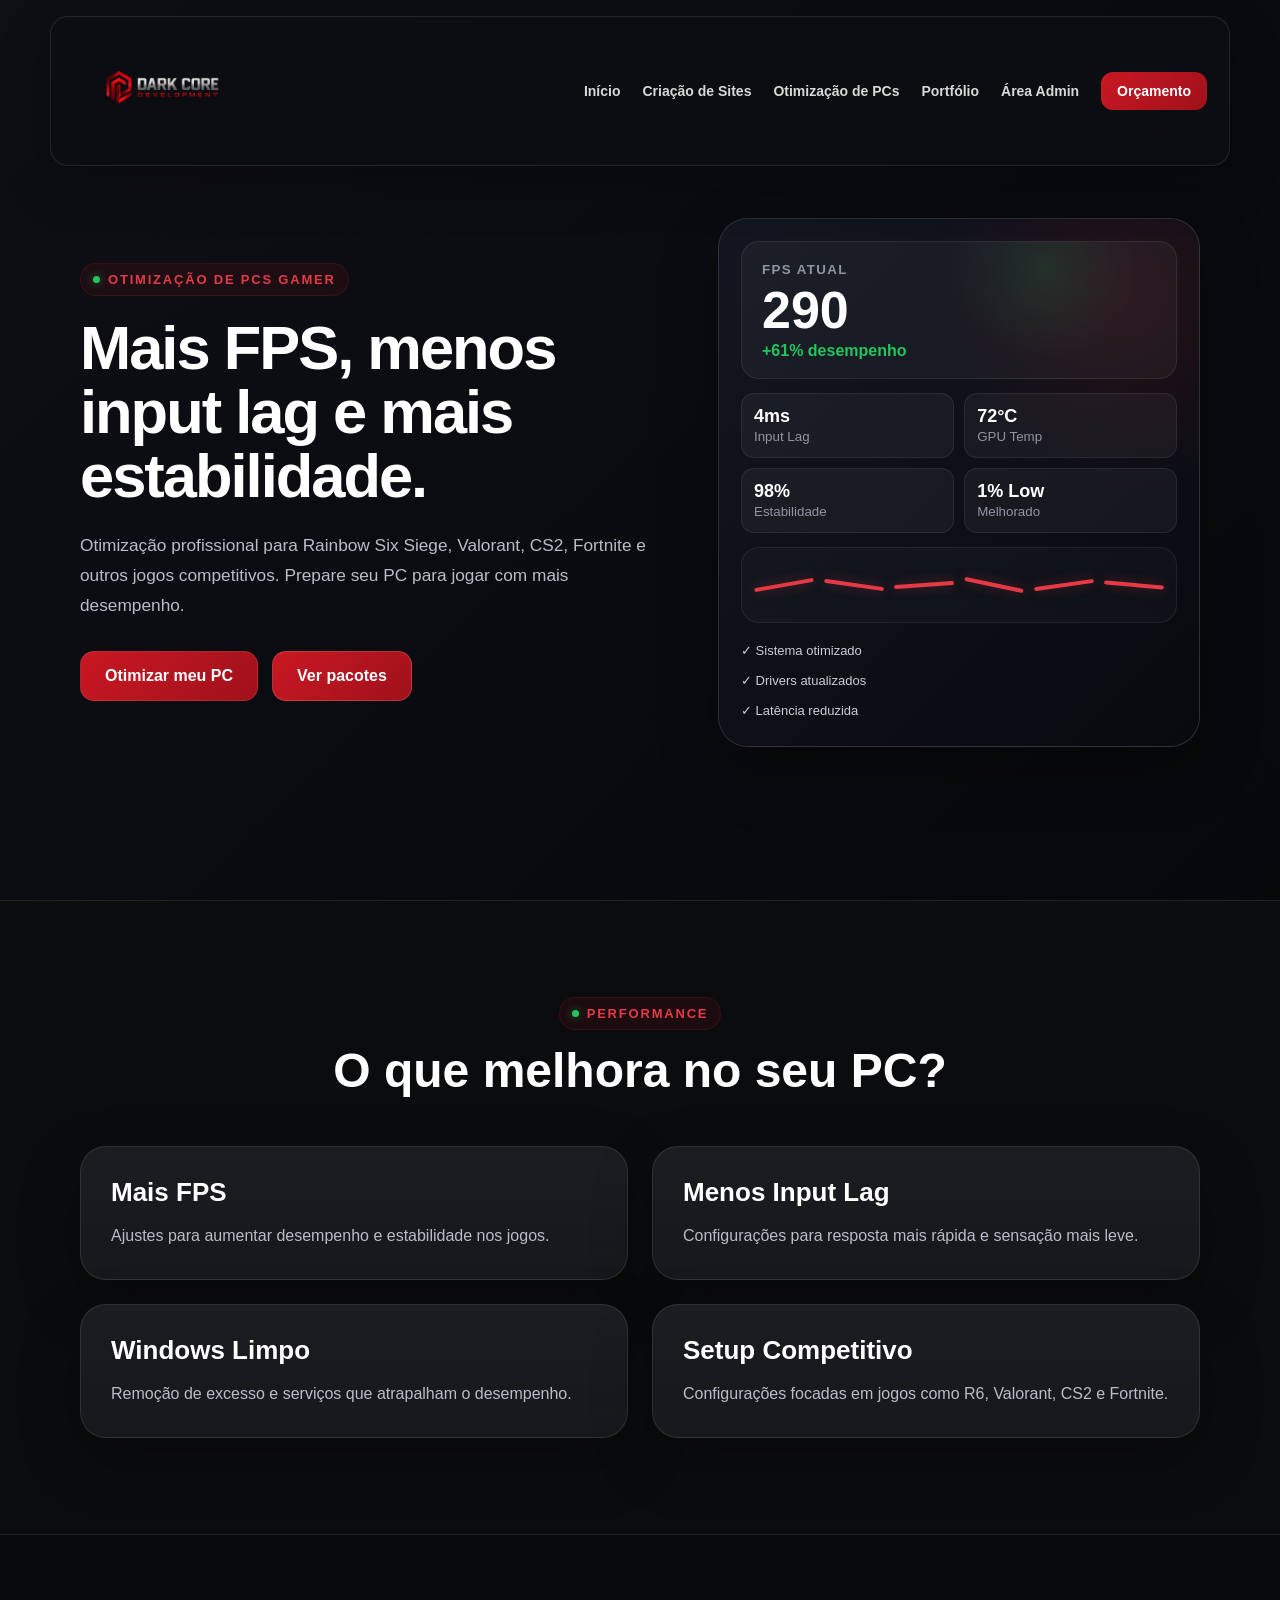
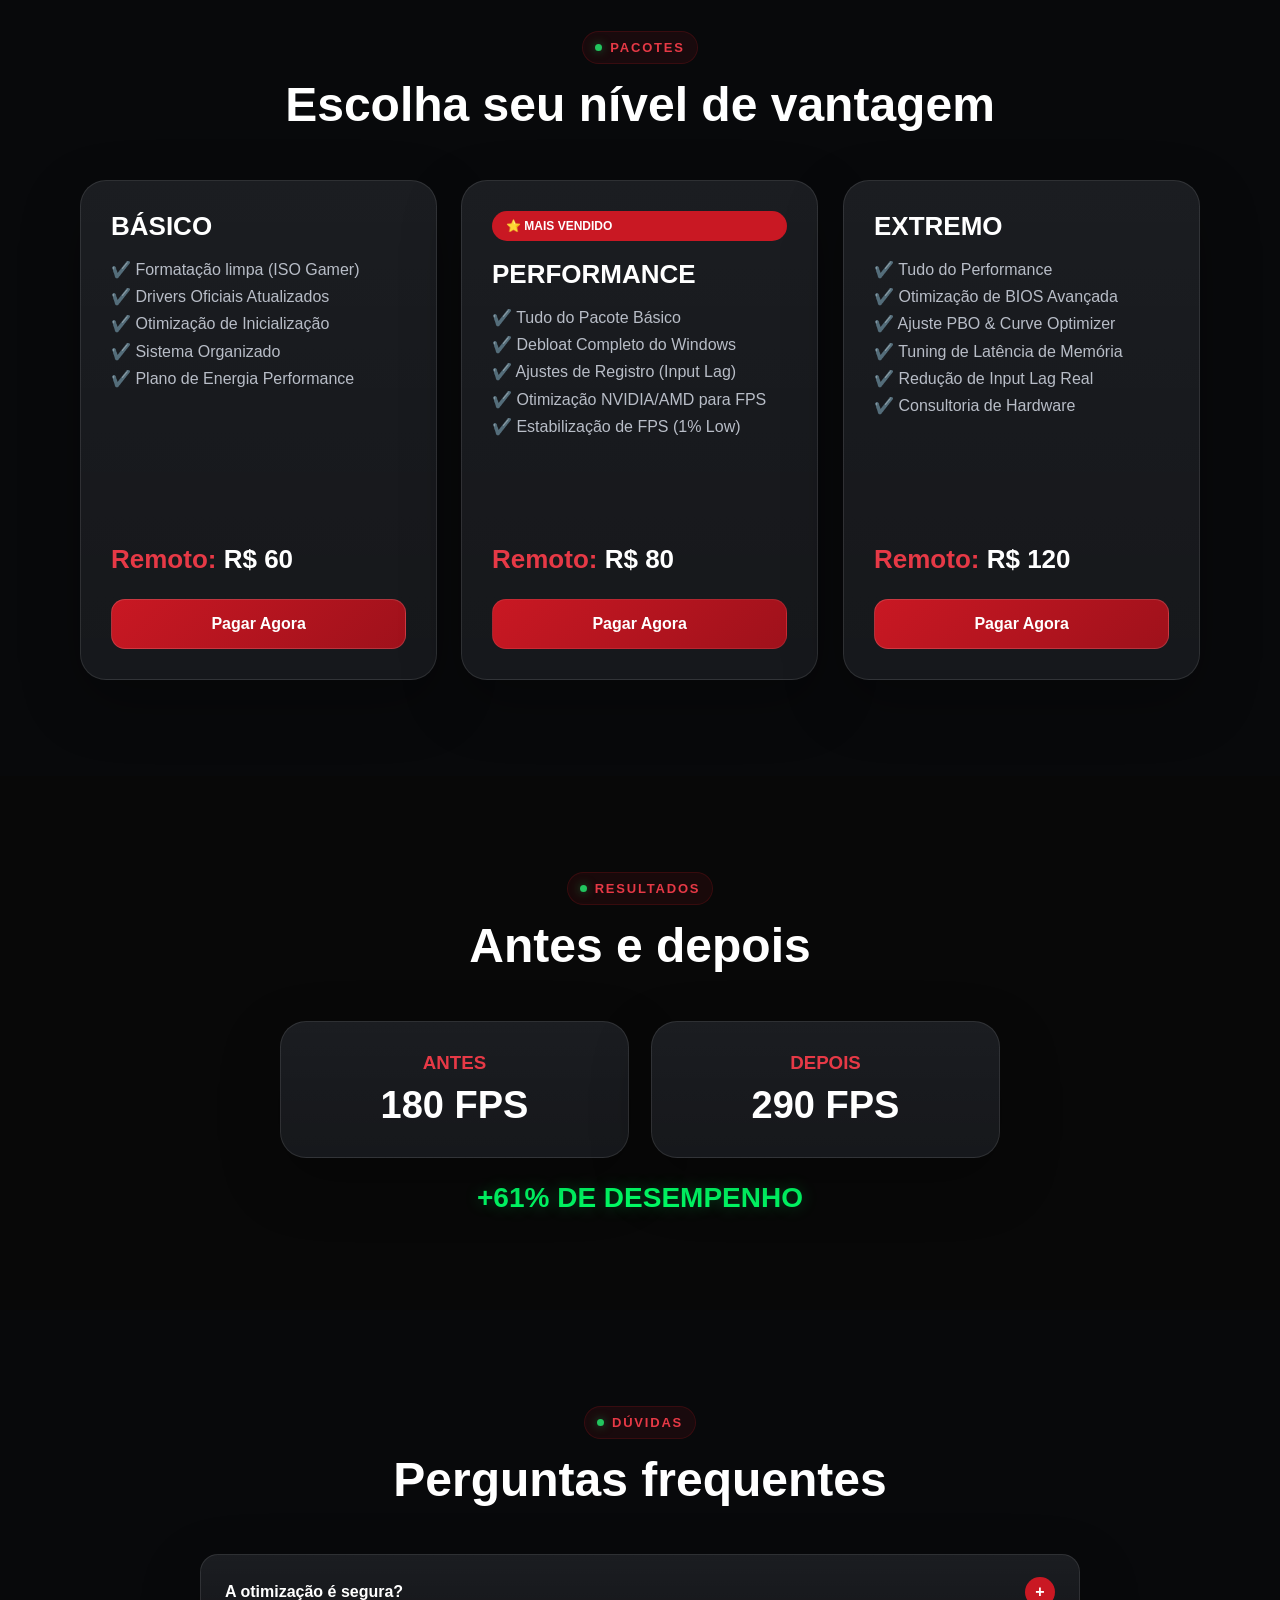
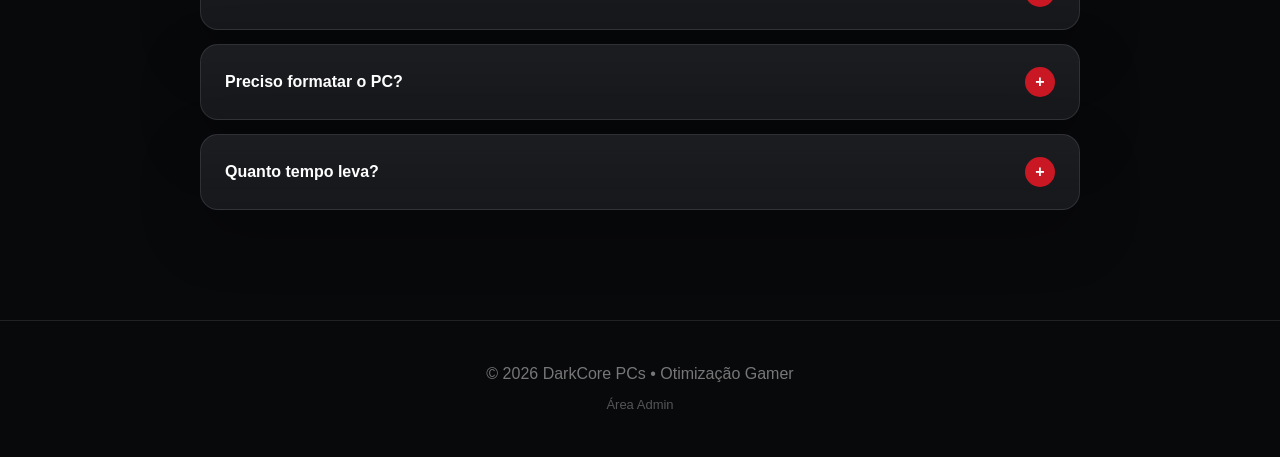
==== commit a58497d4: "Update pcs.html" ====
--- a/pcs.html
+++ b/pcs.html
@@ -112,7 +112,7 @@
             <div class="card pacote-card">
                 <h3>BÁSICO</h3>
                 <p>✔️ Formatação limpa (ISO Gamer)<br>✔️ Drivers Oficiais Atualizados<br>✔️ Otimização de Inicialização<br>✔️ Sistema Organizado<br>✔️ Plano de Energia Performance</p>
-                <div class="preco">Remoto: <span id="basicPriceSite">R$ 80</span></div>
+                <div class="preco">Remoto: <span id="basicPriceSite">R$ 60</span></div>
                 <a class="btn btn-alt" href="https://www.asaas.com/c/93tqsq9yysyssek8" target="_blank">Pagar Agora</a>
             </div>
 
@@ -120,14 +120,14 @@
                 <div class="badge">⭐ MAIS VENDIDO</div>
                 <h3>PERFORMANCE</h3>
                 <p>✔️ Tudo do Pacote Básico<br>✔️ Debloat Completo do Windows<br>✔️ Ajustes de Registro (Input Lag)<br>✔️ Otimização NVIDIA/AMD para FPS<br>✔️ Estabilização de FPS (1% Low)</p>
-                <div class="preco">Remoto: <span id="performancePriceSite">R$ 120</span></div>
+                <div class="preco">Remoto: <span id="performancePriceSite">R$ 80</span></div>
                 <a class="btn" href="https://www.asaas.com/c/p9scuwih92itaxal" target="_blank">Pagar Agora</a>
             </div>
 
             <div class="card pacote-card">
                 <h3>EXTREMO</h3>
                 <p>✔️ Tudo do Performance<br>✔️ Otimização de BIOS Avançada<br>✔️ Ajuste PBO & Curve Optimizer<br>✔️ Tuning de Latência de Memória<br>✔️ Redução de Input Lag Real<br>✔️ Consultoria de Hardware</p>
-                <div class="preco">Remoto: <span id="extremePriceSite">R$ 180</span></div>
+                <div class="preco">Remoto: <span id="extremePriceSite">R$ 120</span></div>
                 <a class="btn btn-alt" href="https://www.asaas.com/c/73ccmcoyl6f7x61j" target="_blank">Pagar Agora</a>
             </div>
         </div>
